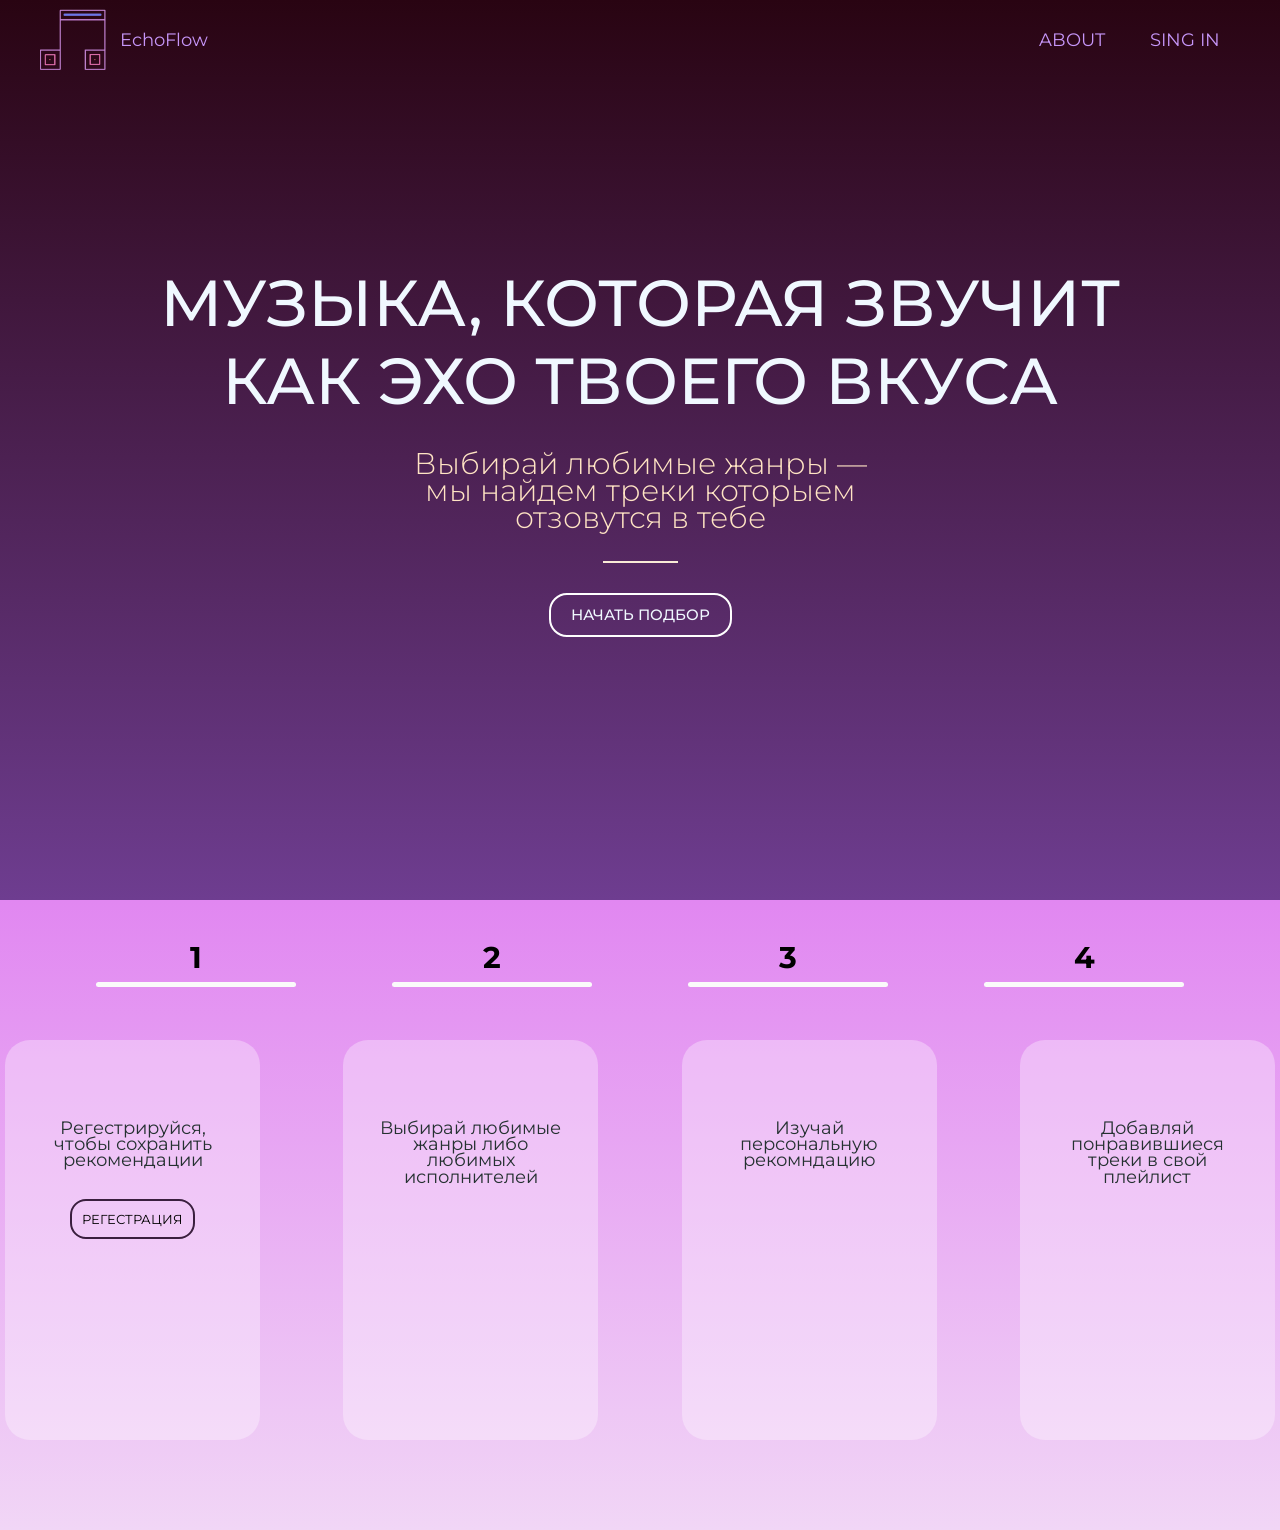
==== FRONT/index.html @ 79e1028a "Added a front dir" ====
<!DOCTYPE html>
<html lang="ru">
<head>
    <meta charset="UTF-8">
    <link rel="stylesheet" href="style.css">
    <link rel="preconnect" href="https://fonts.googleapis.com">
<link rel="preconnect" href="https://fonts.gstatic.com" crossorigin>
<link href="https://fonts.googleapis.com/css2?family=Montserrat:ital,wght@0,100..900;1,100..900&family=Roboto+Slab:wght@700&family=Roboto:ital,wght@1,700&display=swap" rel="stylesheet">
    <title>EchoFlow</title>
</head>
<body>

    <header class="header">
        <div class="container">
            <div class="header_inner">
                <div class="logo_wrapper">
                    <div class="header_logo"></div>
                    <span class="logo_text">EchoFlow</span>
                </div>

                <nav class="nav">
                    <a class="nav_link" href="#">About</a>
                    <a class="nav_link" href="#">Sing in</a>
                </nav>
            </div>
        </div>
    </header>

    <div class="intro">
        <div class="container">
            <div class="intro_inner">
                <h1 class="intro_title">Музыка, которая звучит</h1>
                <h1 class="intro_title">как эхо твоего вкуса</h1>
            </div>
            <div class="intro_inner_sub">
                <h2 class="intro_sub">Выбирай любимые жанры — </h2>
                <h2 class="intro_sub">мы найдем треки которыем отзовутся в тебе</h2>
            </div>
            <a class="btn" href="#">Начать подбор</a>
        </div>
    </div>

    <div class="h_u_fon">
        <div class="how_use">
            <div class="h_u_inner">
                <h1 class="h_u_number">1</h1>
                <div class="h_u_lines"></div>
            </div>
            <div class="h_u_inner">
                <h1 class="h_u_number">2</h1>
                <div class="h_u_lines"></div>
            </div>
            <div class="h_u_inner">
                <h1 class="h_u_number">3</h1>
                <div class="h_u_lines"></div>
            </div>
            <div class="h_u_inner">
                <h1 class="h_u_number">4</h1>
                <div class="h_u_lines"></div>
            </div>
        </div>
        <div class="info">
            <div class="info_box">
                <div class="info_b_in">
                    <div class="info_foto_1"></div>
                    <h1 class="info_text">Регестрируйся, чтобы сохранить рекомендации</h1>
                    <a class="btn_info" href="#">Регестрация</a>
                </div>
            </div>
            <div class="info_box">
                <div class="info_b_in">
                    <div class="info_foto_2"></div>
                    <h1 class="info_text">Выбирай любимые жанры либо любимых исполнителей</h1>
                </div>
            </div>
            <div class="info_box">
                <div class="info_b_in">
                    <div class="info_foto_3"></div>
                    <h1 class="info_text">Изучай персональную рекомндацию</h1>
                </div>
            </div>
            <div class="info_box">
                <div class="info_b_in">
                    <div class="info_foto_4"></div>
                    <h1 class="info_text">Добавляй понравившиеся треки в свой плейлист</h1>
                </div>
            </div>
        </div>
    </div>
</body>
</html>
---- FRONT/style.css ----
body {
    margin: 0;
    font-family: "Montserrat", sans-serif;

    font-size: 15px;
    line-height: 1.6;
    color: black;
}

*,
*:before,
*:after {
    box-sizing: border-box;
}

h1, h2, h3, h4, h5, h6 {
    margin: 0;
}

/* Coontainer */
.container {
    width: 100%;
    max-width: 1200px;
    margin: 0 auto;
    text-align: center;
}

/* Intro */
.intro {
    display: flex;
    flex-direction: column;
    justify-content: center;
    width: 100%;
    height: 100vh;

    background: linear-gradient(rgb(41, 4, 18), rgb(110, 61, 144))
}

.intro_inner {
    width: 100%;
    max-width: 960px;
    margin: 0 auto;
}

.intro_title {
    color: aliceblue;
    font-size: 65px;
    font-weight: 500;
    text-transform: uppercase;
    line-height: 1.2;

}

.intro_inner_sub {
    width: 100%;
    max-width: 550px;
    margin: 30px auto;
}

.intro_sub {
    color: bisque;
    font-size: 30px;
    font-weight: 300;
    line-height: 0.9;
}

.intro_inner_sub:after {
    content: "";
    display: flex;
    width: 75px;
    height: 2px;
    margin: 30px auto;
    background-color: antiquewhite;
}

/* Header */
.header {
    width: 100%;

    position: absolute;
    top: 0;
    left: 0;
    right: 0;
    z-index: 1000;
}

.header_inner {
    display: flex;
    justify-content: space-between;
    align-items: center;
}

.logo_wrapper {
    display: flex;
    align-items: center;
    gap: 10px;
}

.header_logo {
    width: 70px;
    height: 80px;
    background-image: url('Photoroom.png');
    background-size: cover;
    background-position: center;
    background-repeat: no-repeat;
}

.logo_text {
    font-size: 18px;
    font-family: "Montserrat", sans-serif;
    color: rgb(198, 150, 248);
}

.container_logo {
    width: 10%;
    max-width: 5px;
    margin: 0 auto;
}

/* Nav */
.nav {
    font-size: 18px;
    text-transform: uppercase;
}

.nav_link {
    display: inline-block;
    vertical-align: top;
    margin: 0 15pt;
    color: rgb(198, 150, 248);
    text-decoration: none;
    transition: colar .5s linear;
}

.nav_link:hover {
    color:bisque ;
}


/* Button */
.btn {
    color: aliceblue;
    text-transform: uppercase;
    font-size: 15px;
    font-weight: 500;
    text-decoration: none;

    display: inline-block;
    vertical-align: top;
    padding: 8px 20px;
    border: 2px solid #fff;
    border-radius: 18px;

    transition: colar .5s linear;
}

.btn:hover {
    background-color: bisque;
    color: black;
}


.btn_info {
    color: rgb(0, 0, 0);
    text-transform: uppercase;
    font-size: 13px;
    font-weight: 400;
    text-decoration: none;

    display: inline-block;
    vertical-align: top;
    padding: 8px 10px;
    border: 2px solid #3a1f3e;
    border-radius: 16px;

    transition: colar .5s linear;
}

.btn_info:hover {
    background-color:rgb(0, 0, 0);
    color: rgb(255, 255, 255);
}

.h_u_fon {
    width: 100%;
    height: 70vh;
    background: linear-gradient(#e187f1, #f1d6f6)
}

.how_use {
    width: 85%;
    height: 120px;
    margin: 0 auto;
    display: flex;
    align-items: center;
    justify-content: space-between;
}

.h_u_inner {
    text-align: center;
}

.h_u_lines{
    width: 200px;
    height: 5px;
    background-color:#fafafa;
    border-radius: 3px;
}

.info {
    display: flex;
    width: 100%;
    max-width: 1270px;
    height: 60%;
    margin: 0 auto;
    justify-content: space-between;
}

.info_box {
    width: 255px;
    height: 400px;
    border-radius: 25px;
    background: rgba(255, 255, 255, 0.325);
    margin-top: 20px;
}

.info_b_in {
    width: 200px;
    height: 300px;
    margin: 50px auto;
    display: flex;
    align-items: center;
    flex-direction: column;
}

.info_text {
    font-size: 18px;
    color: rgb(37, 49, 49);
    line-height: 0.9;
    font-weight: 400;
    text-align: center;
    margin: 30px auto;
}
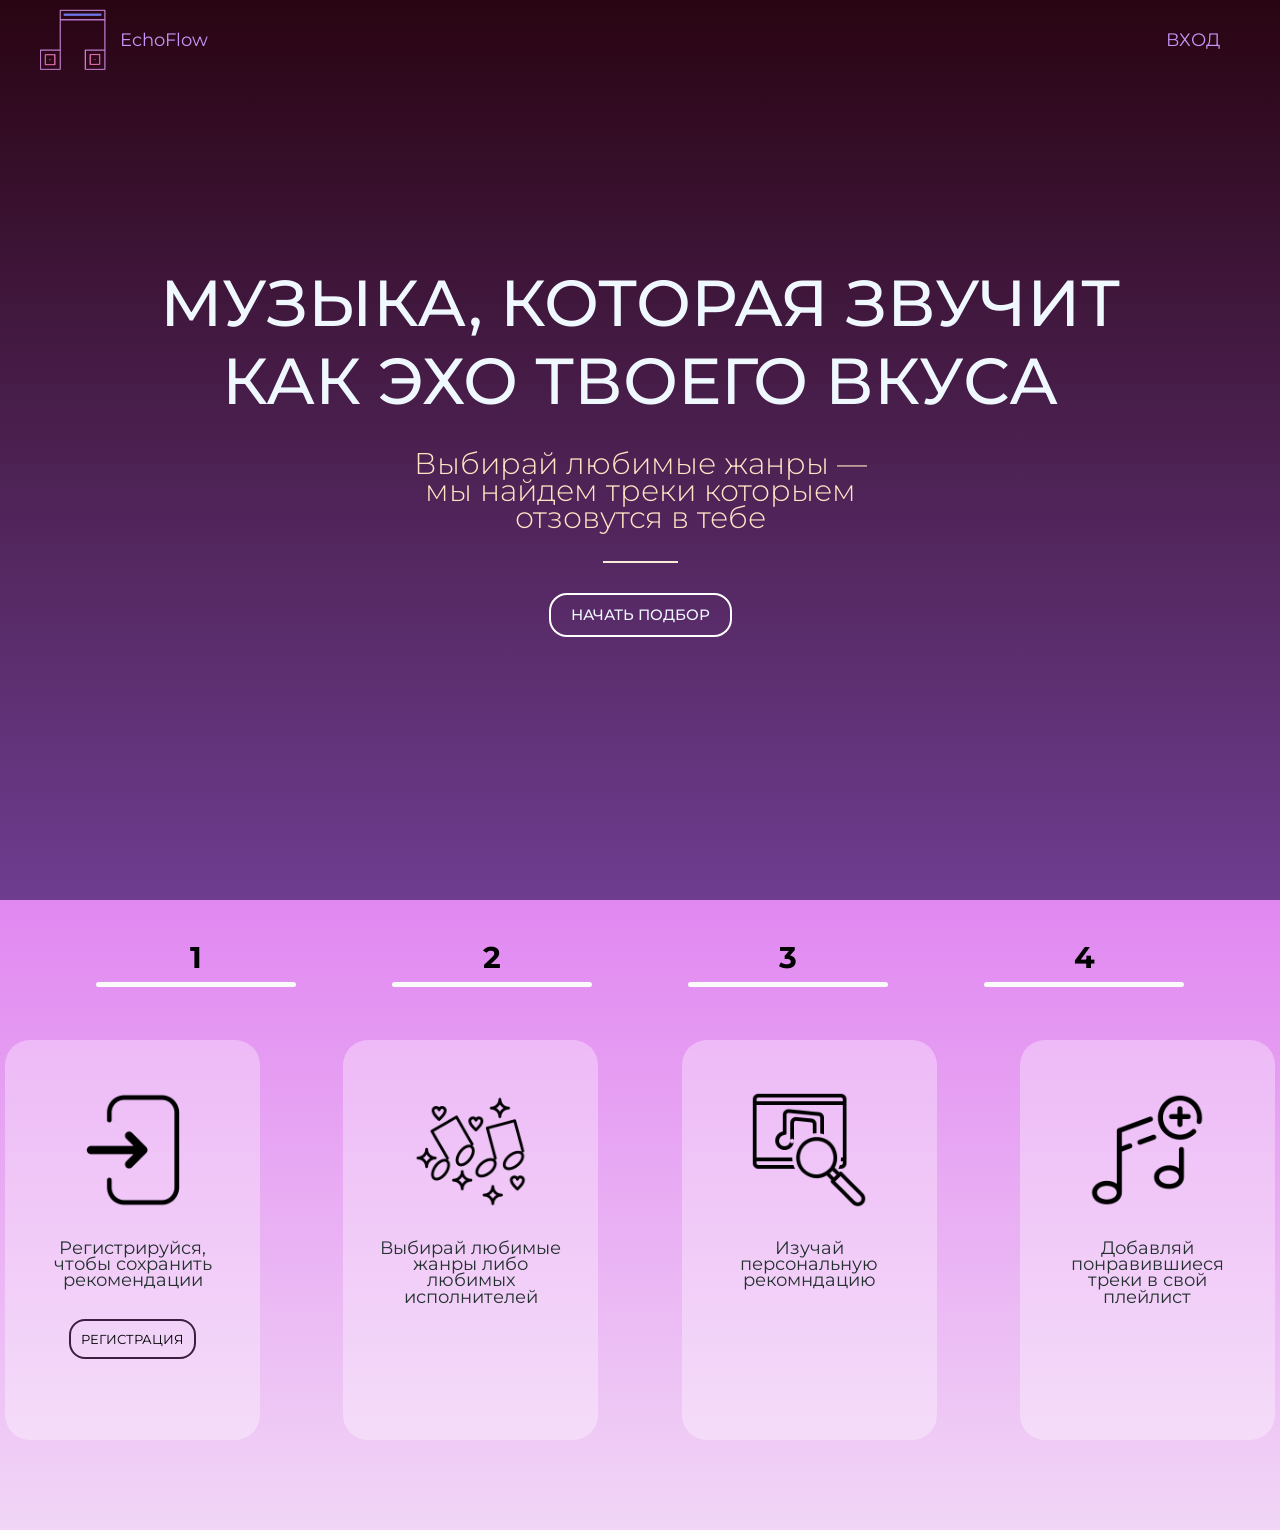
==== commit d7f1aa44: "Updated front" ====
--- a/FRONT/index.html
+++ b/FRONT/index.html
@@ -19,8 +19,7 @@
                 </div>
 
                 <nav class="nav">
-                    <a class="nav_link" href="#">About</a>
-                    <a class="nav_link" href="#">Sing in</a>
+                    <a class="nav_link" href="#">Вход</a>
                 </nav>
             </div>
         </div>
@@ -63,8 +62,8 @@
             <div class="info_box">
                 <div class="info_b_in">
                     <div class="info_foto_1"></div>
-                    <h1 class="info_text">Регестрируйся, чтобы сохранить рекомендации</h1>
-                    <a class="btn_info" href="#">Регестрация</a>
+                    <h1 class="info_text">Регистрируйся, чтобы сохранить рекомендации</h1>
+                    <a class="btn_info" href="#">Регистрация</a>
                 </div>
             </div>
             <div class="info_box">
--- a/FRONT/style.css
+++ b/FRONT/style.css
@@ -242,3 +242,38 @@
     margin: 30px auto;
 }
 
+.info_foto_1 {
+    width: 120px;
+    height: 120px;
+    background-image: url('Bxod.png');
+    background-size: cover;
+    background-position: center;
+    background-repeat: no-repeat;
+}
+
+.info_foto_2 {
+    width: 120px;
+    height: 120px;
+    background-image: url('Vibor.png');
+    background-size: cover;
+    background-position: center;
+    background-repeat: no-repeat;
+}
+
+.info_foto_3 {
+    width: 120px;
+    height: 120px;
+    background-image: url('ishi.png');
+    background-size: cover;
+    background-position: center;
+    background-repeat: no-repeat;
+}
+
+.info_foto_4 {
+    width: 120px;
+    height: 120px;
+    background-image: url('Add.png');
+    background-size: cover;
+    background-position: center;
+    background-repeat: no-repeat;
+}
